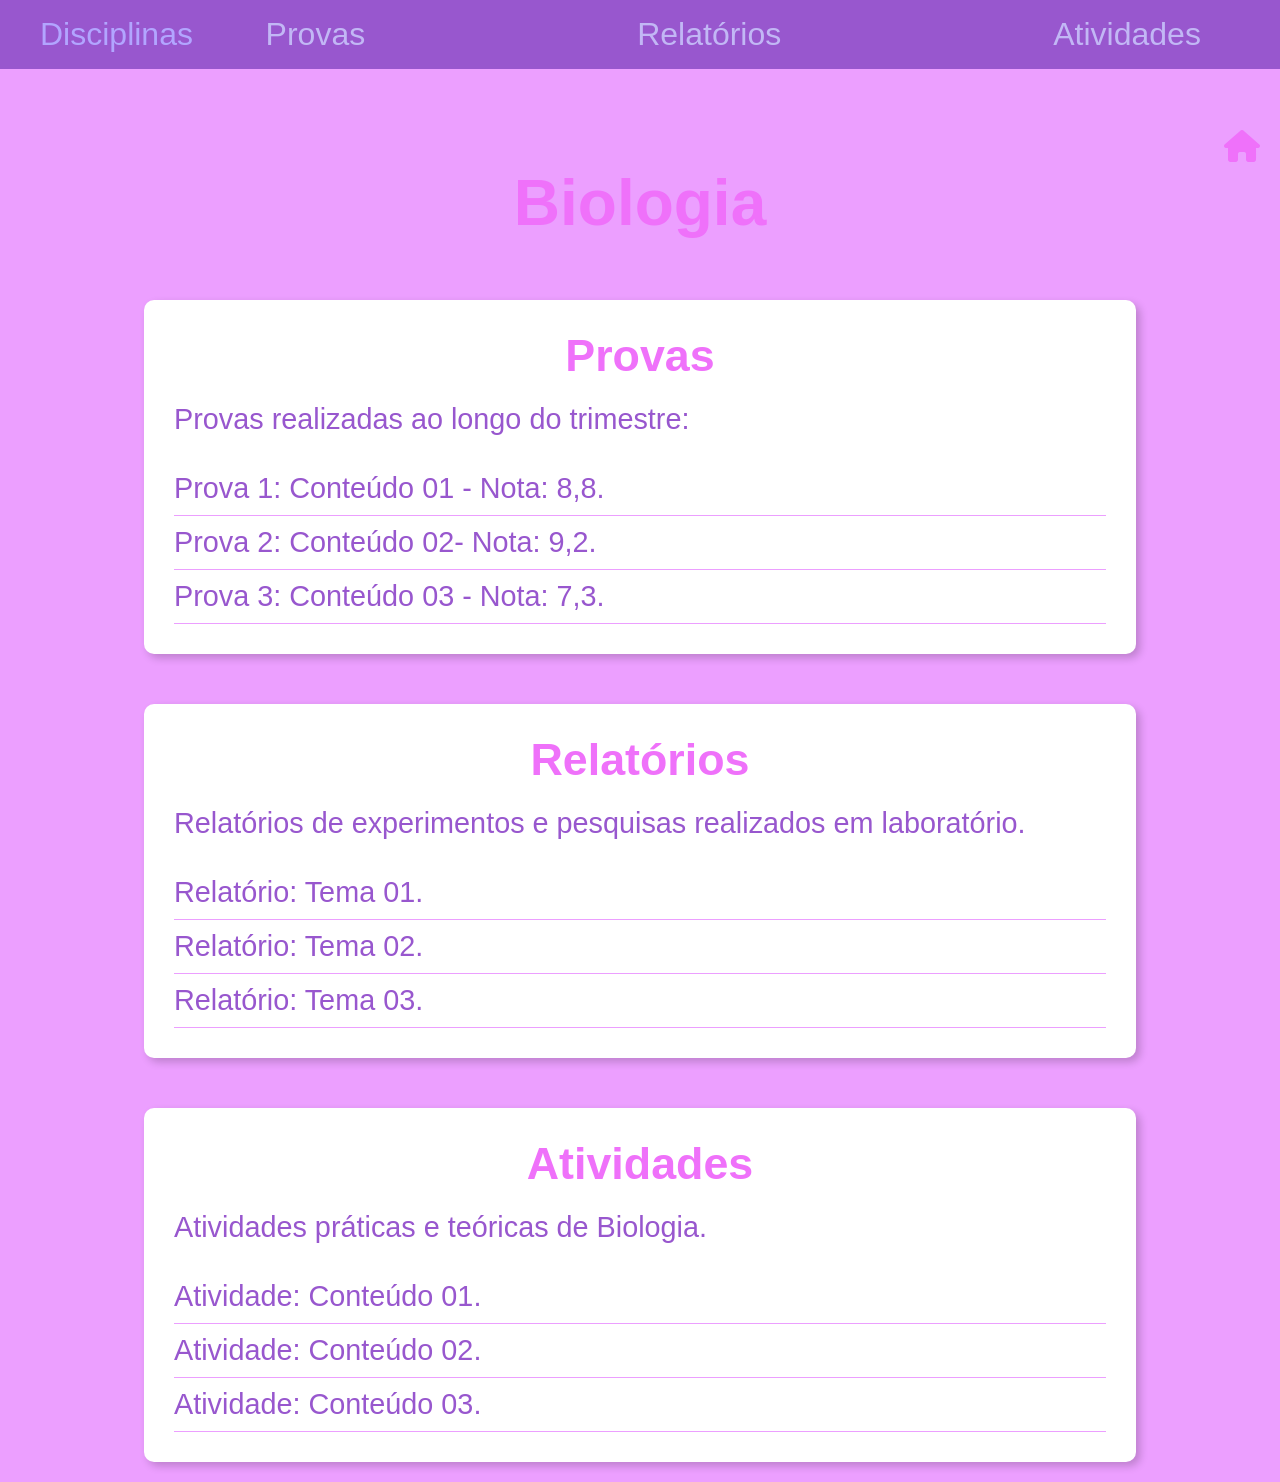
==== biologia.html @ 1b16b03e "w" ====
<!DOCTYPE html>
<html lang="pt-br">

<head>
    <meta charset="UTF-8">
    <meta http-equiv="X-UA-Compatible" content="IE=edge">
    <meta name="viewport" content="width=device-width, initial-scale=1.0">
    <title>Portfólio de Biologia</title>
    <link rel="stylesheet" href="biologia.css">
    <link rel="stylesheet" href="https://cdnjs.cloudflare.com/ajax/libs/font-awesome/6.7.2/css/all.min.css"
        integrity="sha512-Evv84Mr4kqVGRNSgIGL/F/aIDqQb7xQ2vcrdIwxfjThSH8CSR7PBEakCr51Ck+w+/U6swU2Im1vVX0SVk9ABhg=="
        crossorigin="anonymous" referrerpolicy="no-referrer" />
    <link href="https://fonts.googleapis.com/icon?family=Material+Icons" rel="stylesheet">

</head>

<body>
    <header>

        <div class="menu-disciplina">
            <input type="checkbox" id="menu-toggle">
            <label for="menu-toggle" class="botao-disciplinas">Disciplinas</label>
            <div class="lista-vertical">
                <a href="#">Matemática</a>
                <a href="#">Física</a>
                <a href="#">Química</a>
            </div>
        </div>


        <div class="links-principais">
            <ul class="lista-horizontal">
                <li><a href="#provas">Provas</a></li>
                <li><a href="#relatorios">Relatórios</a></li>
                <li><a href="#atividades">Atividades</a></li>
            </ul>
        </div>
    </header>
    <main>
        <div class="home">
            <a href="./index.html"><i class="fa-solid fa-house"></i></a>
        </div>
        <h1>Biologia</h1>
        <section class="biologia-container">
            <div id="provas" class="conteudo">
                <h2>Provas</h2>
                <p>Provas realizadas ao longo do trimestre:</p>
                <ul>
                    <li>Prova 1: Conteúdo 01 - Nota: 8,8.<span class="block"> <br>Citologia: Estuda a estrutura e função das células, incluindo organelas, membrana plasmática, núcleo, etc.</span>
                    </li>
                    <li>Prova 2: Conteúdo 02- Nota: 9,2.<span class="block"> <br>Citologia: Estuda a estrutura e função das células, incluindo organelas, membrana plasmática, núcleo, etc.</span>

                    </li>
                    <li>Prova 3: Conteúdo 03 - Nota: 7,3.<span class="block"> <br>Citologia: Estuda a estrutura e função das células, incluindo organelas, membrana plasmática, núcleo, etc.</span>

                    </li>
                </ul>
            </div>
            <div id="relatorios" class="conteudo">
                <h2>Relatórios</h2>
                <p>Relatórios de experimentos e pesquisas realizados em laboratório.</p>
                <ul>
                    <li>Relatório: Tema 01. <span class="opacidade"> <br>Lorem ipsum dolor sit amet, consectetur adipiscing
                        elit, sed do eiusmod tempor incididunt ut labore et dolore magna aliqua. Ut enim ad minim
                        veniam, quis nostrud exercitation ullamco laboris nisi ut aliquip ex ea commodo consequat.
                        Duis aute irure dolor in reprehenderit in voluptate velit esse cillum dolore eu fugiat nulla
                        pariatur. Excepteur sint occaecat cupidatat non proident, sunt in culpa qui officia deserunt
                        mollit anim id est laborum.</span></li>
                    <li>Relatório: Tema 02.</li>
                    <li>Relatório: Tema 03.</li>
                </ul>
            </div>
            <div id="atividades" class="conteudo">
                <h2>Atividades</h2>
                <p>Atividades práticas e teóricas de Biologia.</p>
                <ul>
                    <li>Atividade: Conteúdo 01.</li>
                    <li>Atividade: Conteúdo 02.</li>
                    <li>Atividade: Conteúdo 03.</li>
                </ul>
            </div>
        </section>
    </main>
    <footer></footer>
</body>

</html>
---- biologia.css ----
* {
    margin: 0;
    padding: 0;
    box-sizing: border-box;
}

:root {
    --preto: #9857ce;
    --marinho: #9857ce;
    --amarelo-claro: #c2b7f5;
    --roxo-claro: #B2A5FF;
    --verde: #ef71fa;
    --azul-claro: #ec9fff;
    --branco: #FFFFFF;
    --marron-claro: #FAF1E6;
}

body {
    height: 100vh;
    box-sizing: border-box;
    background-color: var(--azul-claro);
    color: var(--amarelo-claro);
    font-size: 16px;
    font-family: Arial, Helvetica, sans-serif;
}

header {
    display: flex;
    width: 100%;
    background-color: var(--marinho);
    padding: 1rem;
    position: relative;
    justify-content: center;
}


.menu-disciplina {
    width: 20%;
    display: inline-block;
}

.botao-disciplinas {
    cursor: pointer;
    font-size: 2rem;
    background: none;
    background-color: var(--preto);
    border: none;
    padding: 1.05rem 1.5rem;
    color: var(--roxo-claro);
}

#menu-toggle {
    display: none;
}

.lista-vertical {
    display: none;
    position: absolute;
    background-color: var(--roxo-claro);
    box-shadow: 0 2px 5px var(--marinho);
    min-width: 190px;
    z-index: 1;
    left: 1rem;
    top: 100%;
}

.lista-vertical a {
    color: var(--preto);
    padding: 0.75rem 1rem;
    text-decoration: none;
    font-size: 2rem;
    display: block;
    text-align: center;
}

.lista-vertical a:hover {
    background-color: var(--amarelo-claro);
}

#menu-toggle:checked~.lista-vertical {
    display: block;
}

#menu-toggle:checked+.botao-disciplinas {
    background-color: var(--amarelo-claro);
}

.links-principais {
    width: 80%;
    display: flex;
    justify-content: space-between;
    align-items: center;
}


.lista-horizontal {
    list-style: none;
    display: flex;
    font-size: 2rem;
    gap: 17rem;
}


.lista-horizontal a {
    text-decoration: none;
    color: var(--amarelo-claro);
}

.lista-horizontal a:hover {
    color: var(--preto);
}

main {
    margin: 40px auto;
    padding: 20px;
}

h1 {
    text-align: center;
    color: var(--verde);
    margin-bottom: 60px;
    font-size: 4rem;
}

.biologia-container {
    display: flex;
    flex-direction: column;
    justify-content: space-between;
    align-items: center;
    gap: 50px;
    flex-wrap: wrap;
}

.conteudo {
    background-color: var(--branco);
    border-radius: 10px;
    padding: 30px;
    width: 80%;
    min-width: 280px;
    box-shadow: 4px 4px 8px rgba(0, 0, 0, 0.2);
    transition: transform 0.3s ease, box-shadow 0.3s ease;
}

.conteudo:hover {
    transform: translateY(-10px) scale(1.05);
    box-shadow: 0 0 0 25px rgba(0, 0, 0, 0.2);
}

.conteudo h2 {
    display: flex;
    justify-content: center;
    color: var(--verde);
    margin-bottom: 15px;
    font-size: 2.8rem;
}

.conteudo p {
    line-height: 1.6;
    color: var(--preto);
    margin-bottom: 20px;
    font-size: 1.8rem;
}

.conteudo ul {
    list-style-type: none;
    font-size: 1.8rem;
}

.conteudo ul li {
    padding: 10px 0;
    border-bottom: 1px solid var(--azul-claro);
    transition: transform 0.5s ease;
    color: var(--preto);
}

.conteudo ul li:hover {
    transform: translateX(10px);
    color: var(--verde);
}

.home {
    display: flex;
    justify-content: flex-end;
}

.home a {
    font-size: 2rem;
    color: var(--verde);
}

.conteudo ul li .block {
    display: none;
}

.conteudo ul li:hover .block {
    display: block;
    text-align: justify;
    color: var(--marinho);
    margin-bottom: 5px;
}

.opacidade {
    display: block;
    opacity: 0;
    max-height: 0;
    overflow: hidden;
    transition: opacity 1.5s ease, max-height 1.5s ease;
    color: var(--marinho);
    text-align: justify;
    margin: 0;
    padding: 0;
}

.conteudo ul li:hover .opacidade {
    opacity: 1;
    max-height: 320px;
    text-align: justify;
    color: var(--marinho);
    margin-bottom: 5px;
}
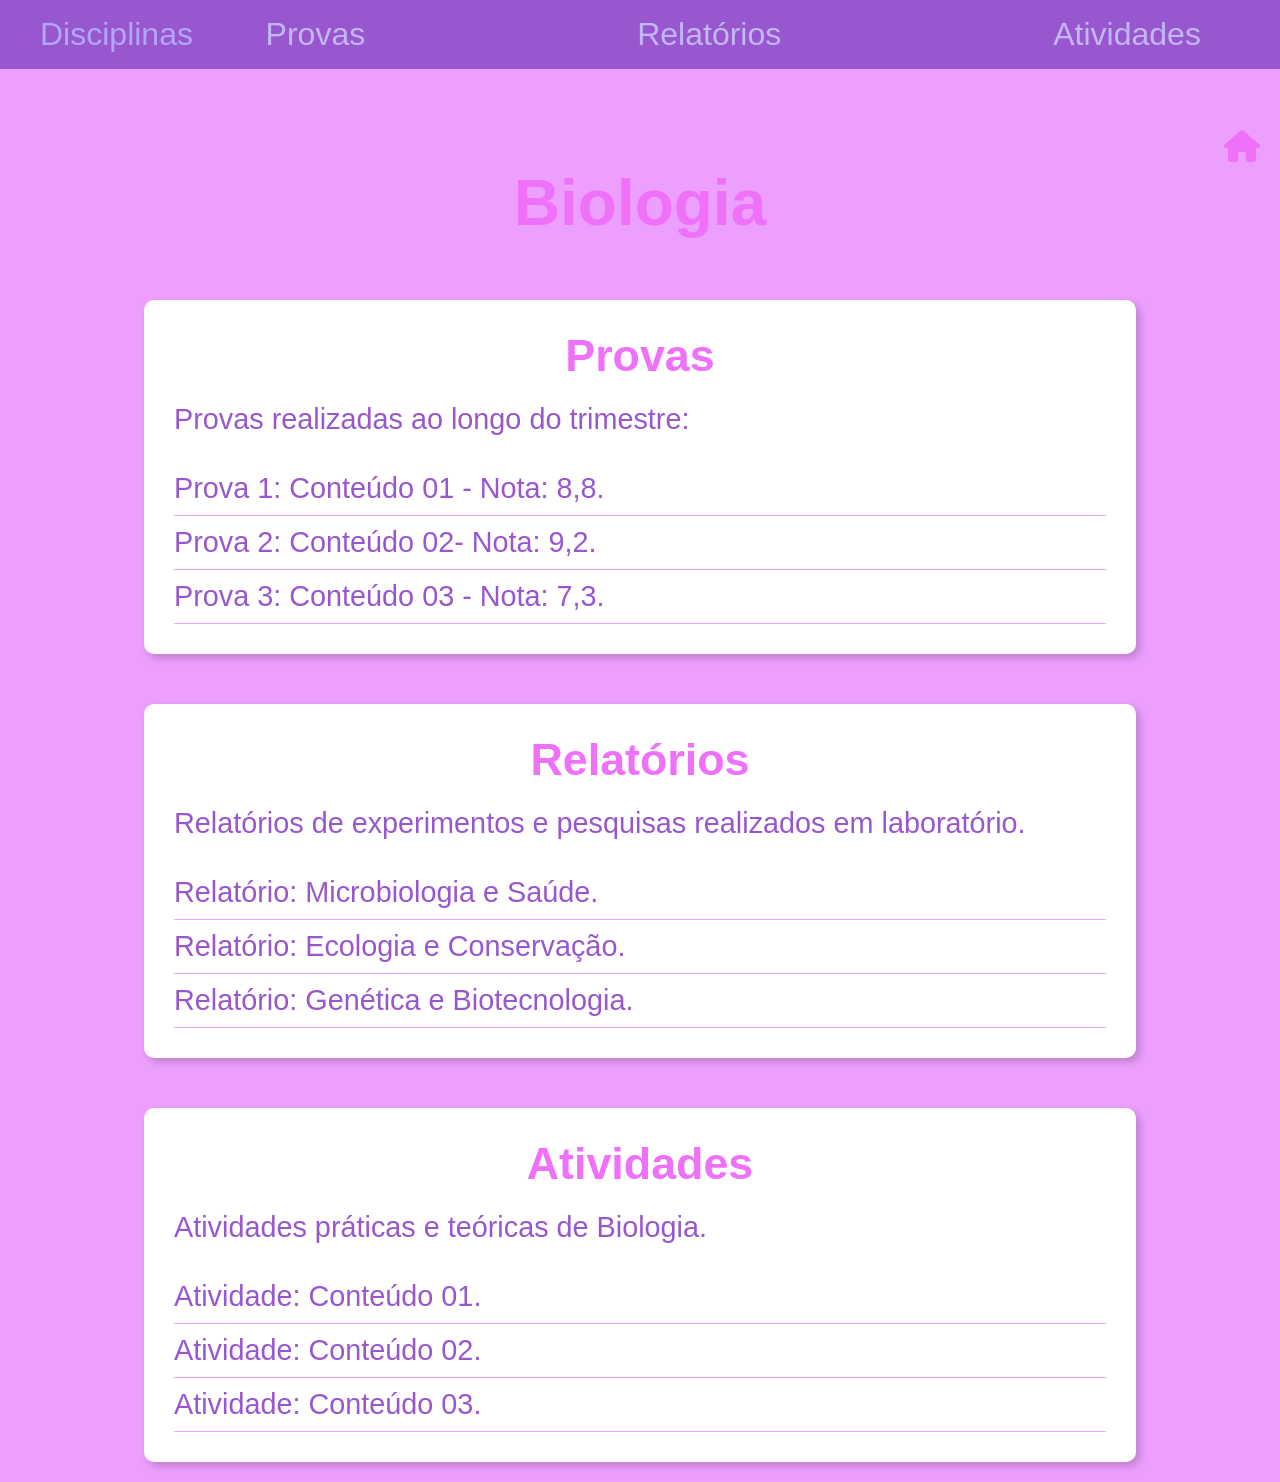
==== commit a5b83e89: "rg" ====
--- a/biologia.html
+++ b/biologia.html
@@ -48,10 +48,10 @@
                 <ul>
                     <li>Prova 1: Conteúdo 01 - Nota: 8,8.<span class="block"> <br>Citologia: Estuda a estrutura e função das células, incluindo organelas, membrana plasmática, núcleo, etc.</span>
                     </li>
-                    <li>Prova 2: Conteúdo 02- Nota: 9,2.<span class="block"> <br>Citologia: Estuda a estrutura e função das células, incluindo organelas, membrana plasmática, núcleo, etc.</span>
+                    <li>Prova 2: Conteúdo 02- Nota: 9,2.<span class="block"> <br>Genética: Foca nos mecanismos de hereditariedade, incluindo as leis de Mendel, variações da teoria mendeliana e biotecnologia.</span>
 
                     </li>
-                    <li>Prova 3: Conteúdo 03 - Nota: 7,3.<span class="block"> <br>Citologia: Estuda a estrutura e função das células, incluindo organelas, membrana plasmática, núcleo, etc.</span>
+                    <li>Prova 3: Conteúdo 03 - Nota: 7,3.<span class="block"> <br>Ecologia: Investiga as interações entre os seres vivos e o ambiente, incluindo dinâmicas populacionais, ciclos biogeoquímicos e impactos ambientais. </span>
 
                     </li>
                 </ul>
@@ -60,14 +60,9 @@
                 <h2>Relatórios</h2>
                 <p>Relatórios de experimentos e pesquisas realizados em laboratório.</p>
                 <ul>
-                    <li>Relatório: Tema 01. <span class="opacidade"> <br>Lorem ipsum dolor sit amet, consectetur adipiscing
-                        elit, sed do eiusmod tempor incididunt ut labore et dolore magna aliqua. Ut enim ad minim
-                        veniam, quis nostrud exercitation ullamco laboris nisi ut aliquip ex ea commodo consequat.
-                        Duis aute irure dolor in reprehenderit in voluptate velit esse cillum dolore eu fugiat nulla
-                        pariatur. Excepteur sint occaecat cupidatat non proident, sunt in culpa qui officia deserunt
-                        mollit anim id est laborum.</span></li>
-                    <li>Relatório: Tema 02.</li>
-                    <li>Relatório: Tema 03.</li>
+                    <li>Relatório: Microbiologia e Saúde. <span class="opacidade"> <br>A presença de bactérias em alimentos é algo recorrente.</span></li>
+                    <li>Relatório: Ecologia e Conservação.  <span class="opacidade"> <br>Estudos de espécies ameaçadas e seus habitats.</span></li>
+                    <li>Relatório: Genética e Biotecnologia. <span class="opacidade"> <br>Terapias celulares e tratamento de lesões. </span></li>
                 </ul>
             </div>
             <div id="atividades" class="conteudo">
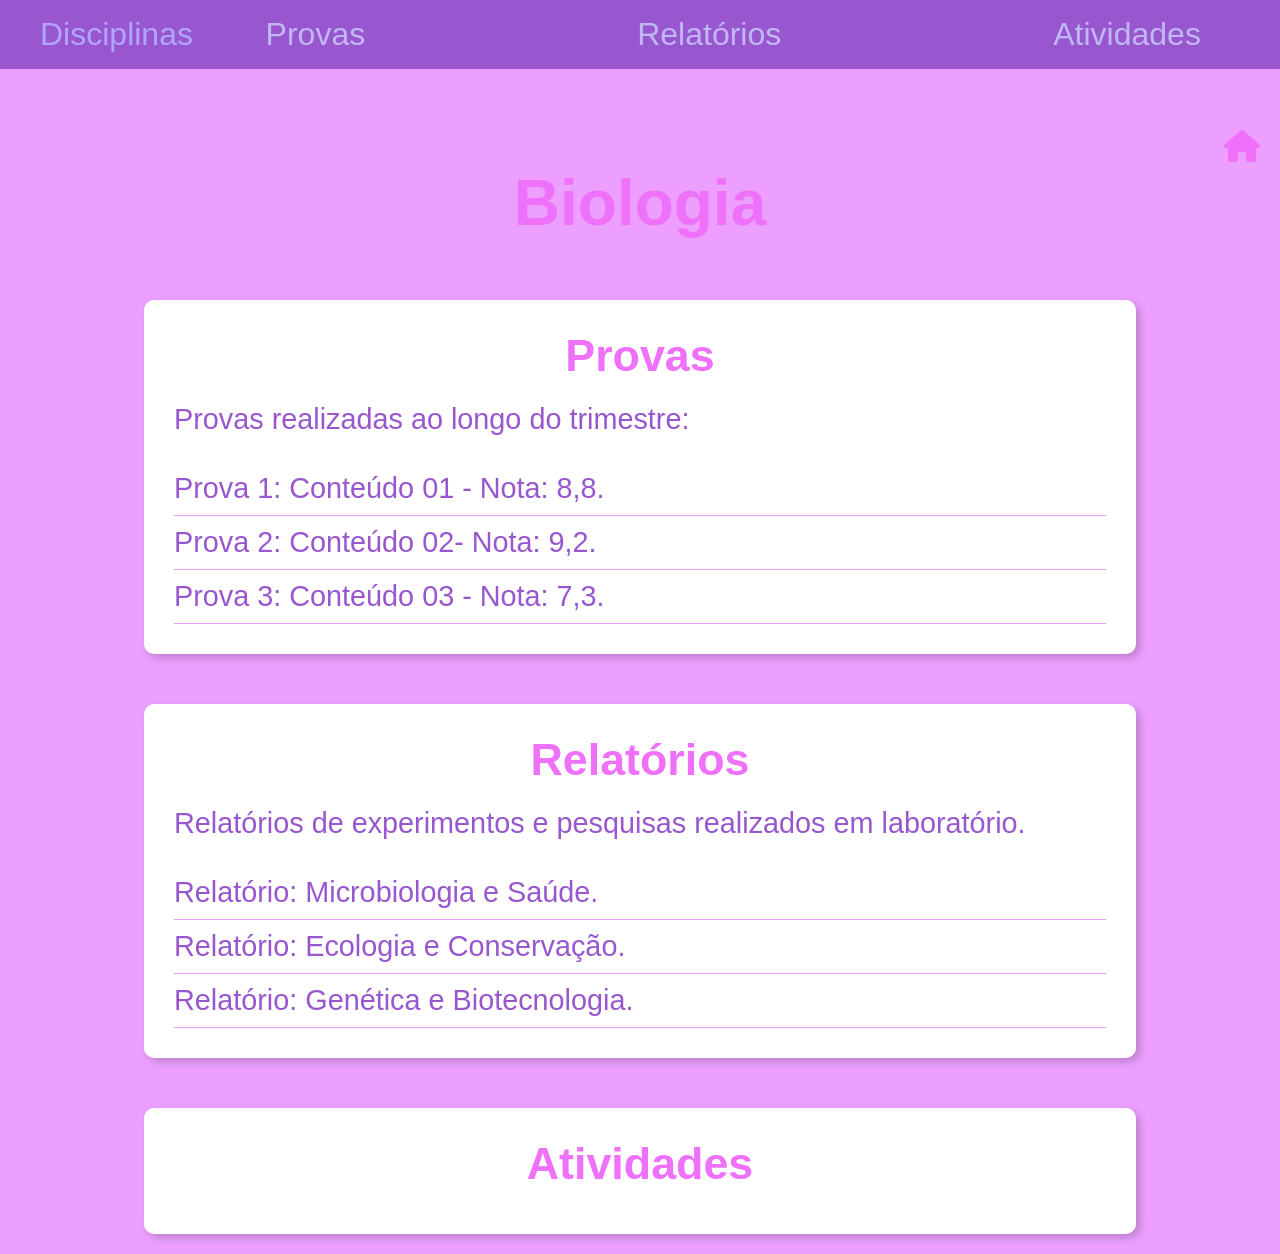
==== commit 8b5f53ba: "f" ====
--- a/biologia.html
+++ b/biologia.html
@@ -67,12 +67,7 @@
             </div>
             <div id="atividades" class="conteudo">
                 <h2>Atividades</h2>
-                <p>Atividades práticas e teóricas de Biologia.</p>
-                <ul>
-                    <li>Atividade: Conteúdo 01.</li>
-                    <li>Atividade: Conteúdo 02.</li>
-                    <li>Atividade: Conteúdo 03.</li>
-                </ul>
+                
             </div>
         </section>
     </main>
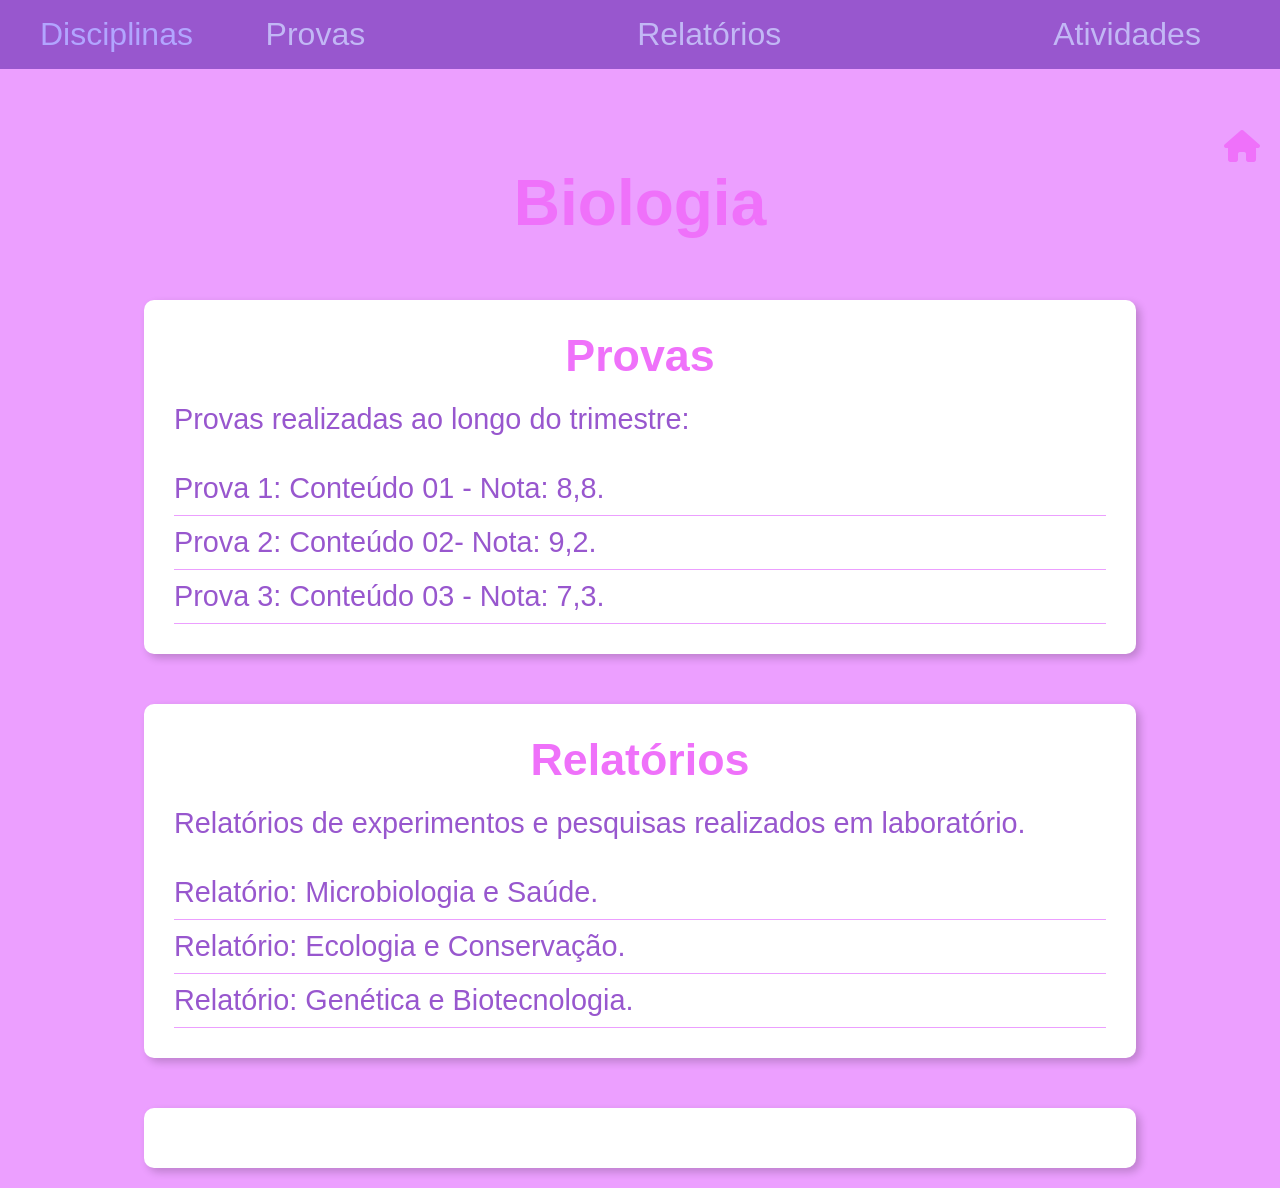
==== commit be983117: "fb" ====
--- a/biologia.html
+++ b/biologia.html
@@ -66,7 +66,6 @@
                 </ul>
             </div>
             <div id="atividades" class="conteudo">
-                <h2>Atividades</h2>
                 
             </div>
         </section>
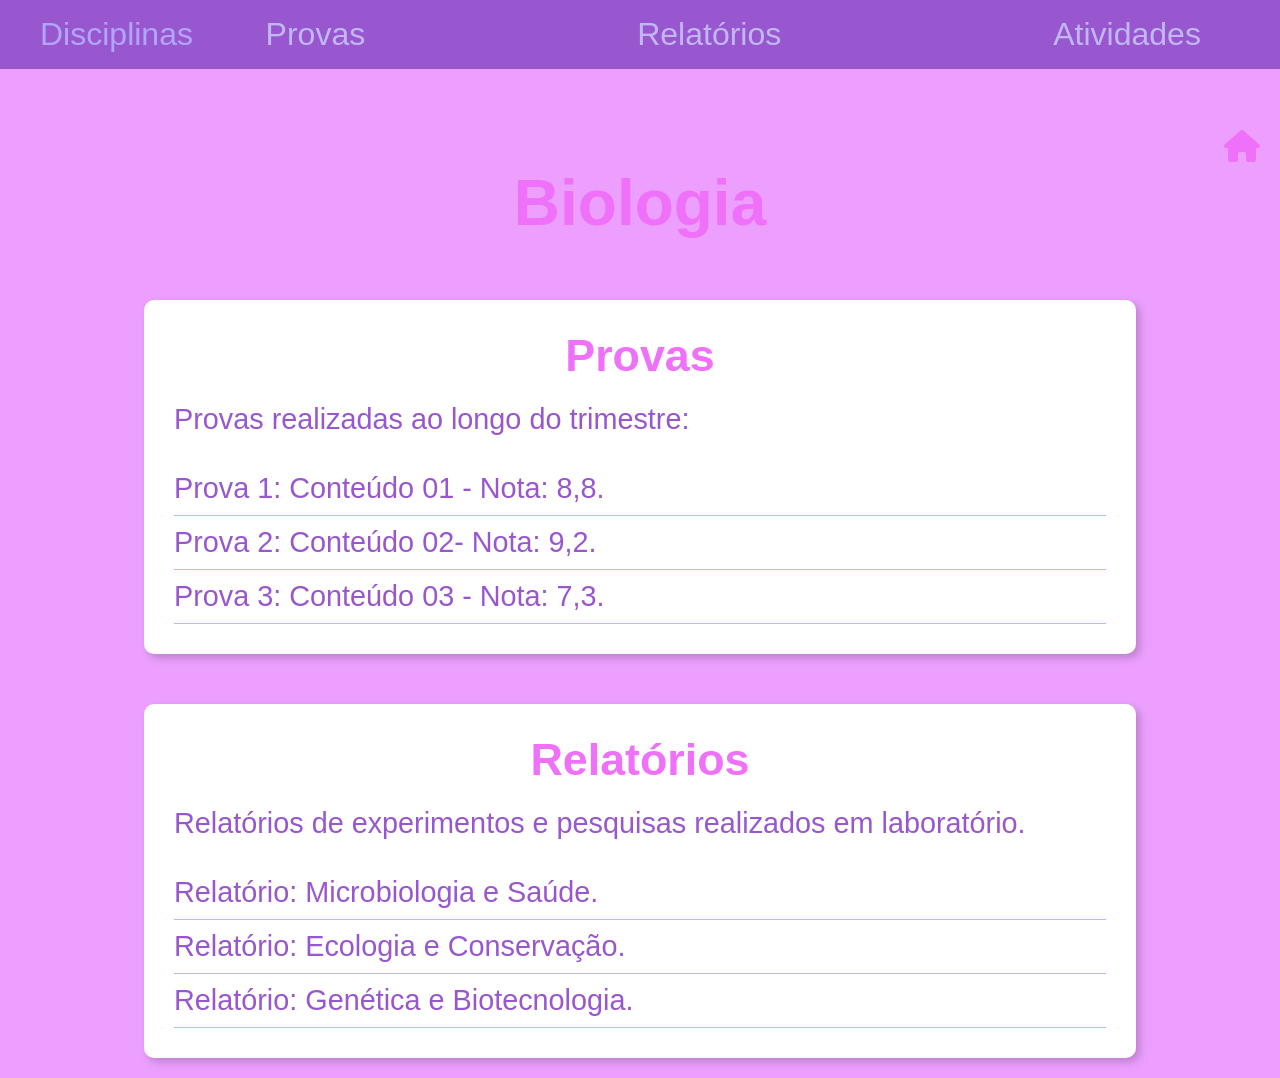
==== commit 9ce11c26: "gyi" ====
--- a/biologia.html
+++ b/biologia.html
@@ -64,10 +64,7 @@
                     <li>Relatório: Ecologia e Conservação.  <span class="opacidade"> <br>Estudos de espécies ameaçadas e seus habitats.</span></li>
                     <li>Relatório: Genética e Biotecnologia. <span class="opacidade"> <br>Terapias celulares e tratamento de lesões. </span></li>
                 </ul>
-            </div>
-            <div id="atividades" class="conteudo">
-                
-            </div>
+            
         </section>
     </main>
     <footer></footer>
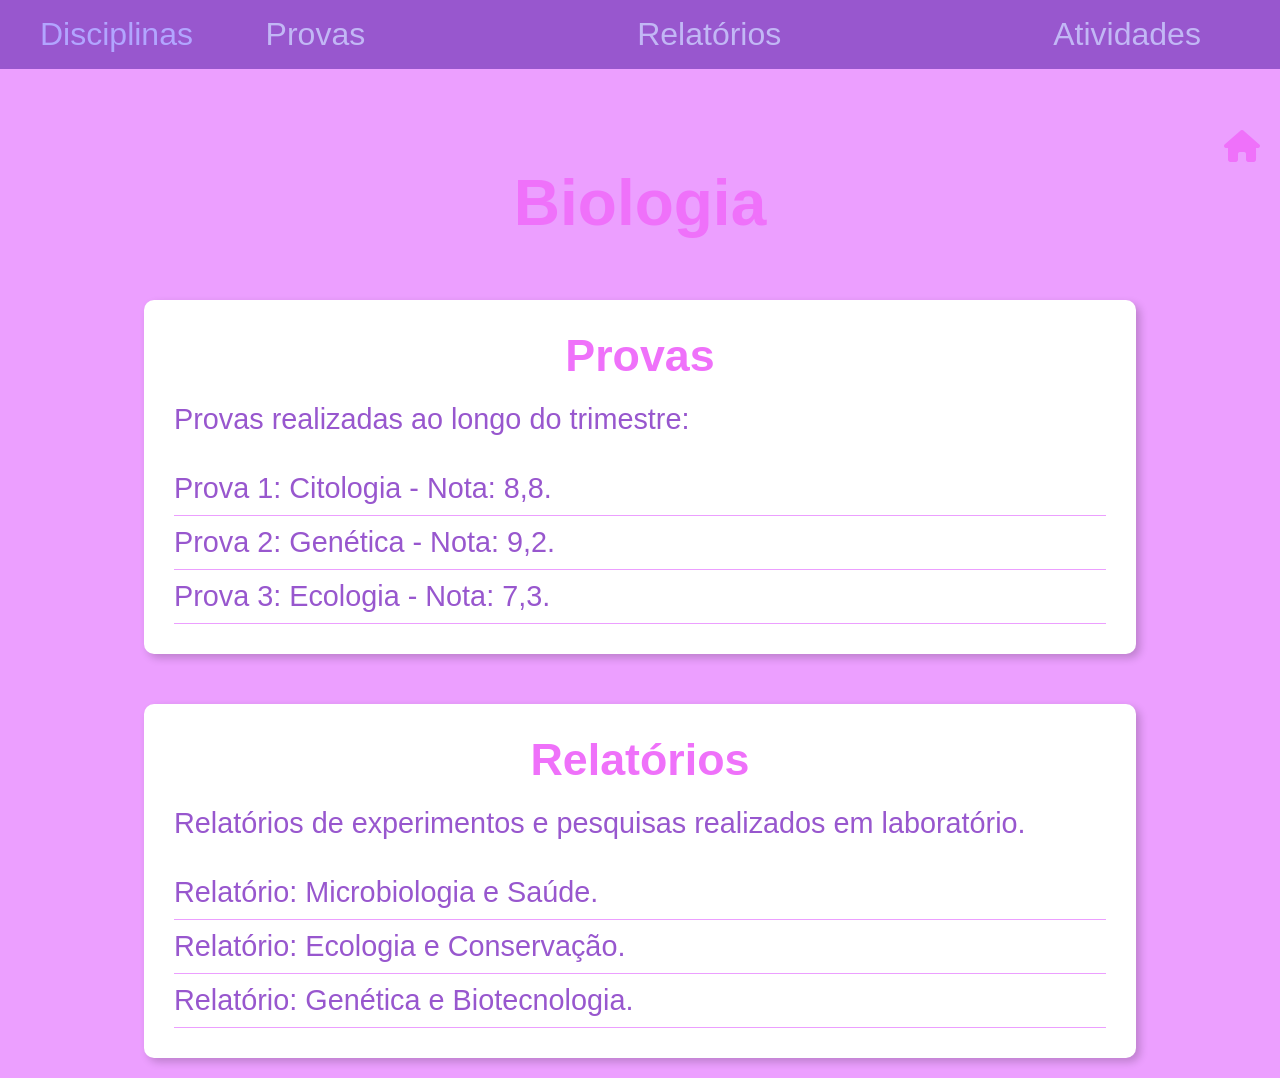
==== commit 7440bfc5: "sf" ====
--- a/biologia.html
+++ b/biologia.html
@@ -46,12 +46,12 @@
                 <h2>Provas</h2>
                 <p>Provas realizadas ao longo do trimestre:</p>
                 <ul>
-                    <li>Prova 1: Conteúdo 01 - Nota: 8,8.<span class="block"> <br>Citologia: Estuda a estrutura e função das células, incluindo organelas, membrana plasmática, núcleo, etc.</span>
+                    <li>Prova 1: Citologia - Nota: 8,8.<span class="block"> <br>Estuda a estrutura e função das células, incluindo organelas, membrana plasmática, núcleo, etc.</span>
                     </li>
-                    <li>Prova 2: Conteúdo 02- Nota: 9,2.<span class="block"> <br>Genética: Foca nos mecanismos de hereditariedade, incluindo as leis de Mendel, variações da teoria mendeliana e biotecnologia.</span>
+                    <li>Prova 2: Genética - Nota: 9,2.<span class="block"> <br>Foca nos mecanismos de hereditariedade, incluindo as leis de Mendel, variações da teoria mendeliana e biotecnologia.</span>
 
                     </li>
-                    <li>Prova 3: Conteúdo 03 - Nota: 7,3.<span class="block"> <br>Ecologia: Investiga as interações entre os seres vivos e o ambiente, incluindo dinâmicas populacionais, ciclos biogeoquímicos e impactos ambientais. </span>
+                    <li>Prova 3: Ecologia - Nota: 7,3.<span class="block"> <br> Investiga as interações entre os seres vivos e o ambiente, incluindo dinâmicas populacionais, ciclos biogeoquímicos e impactos ambientais. </span>
 
                     </li>
                 </ul>
